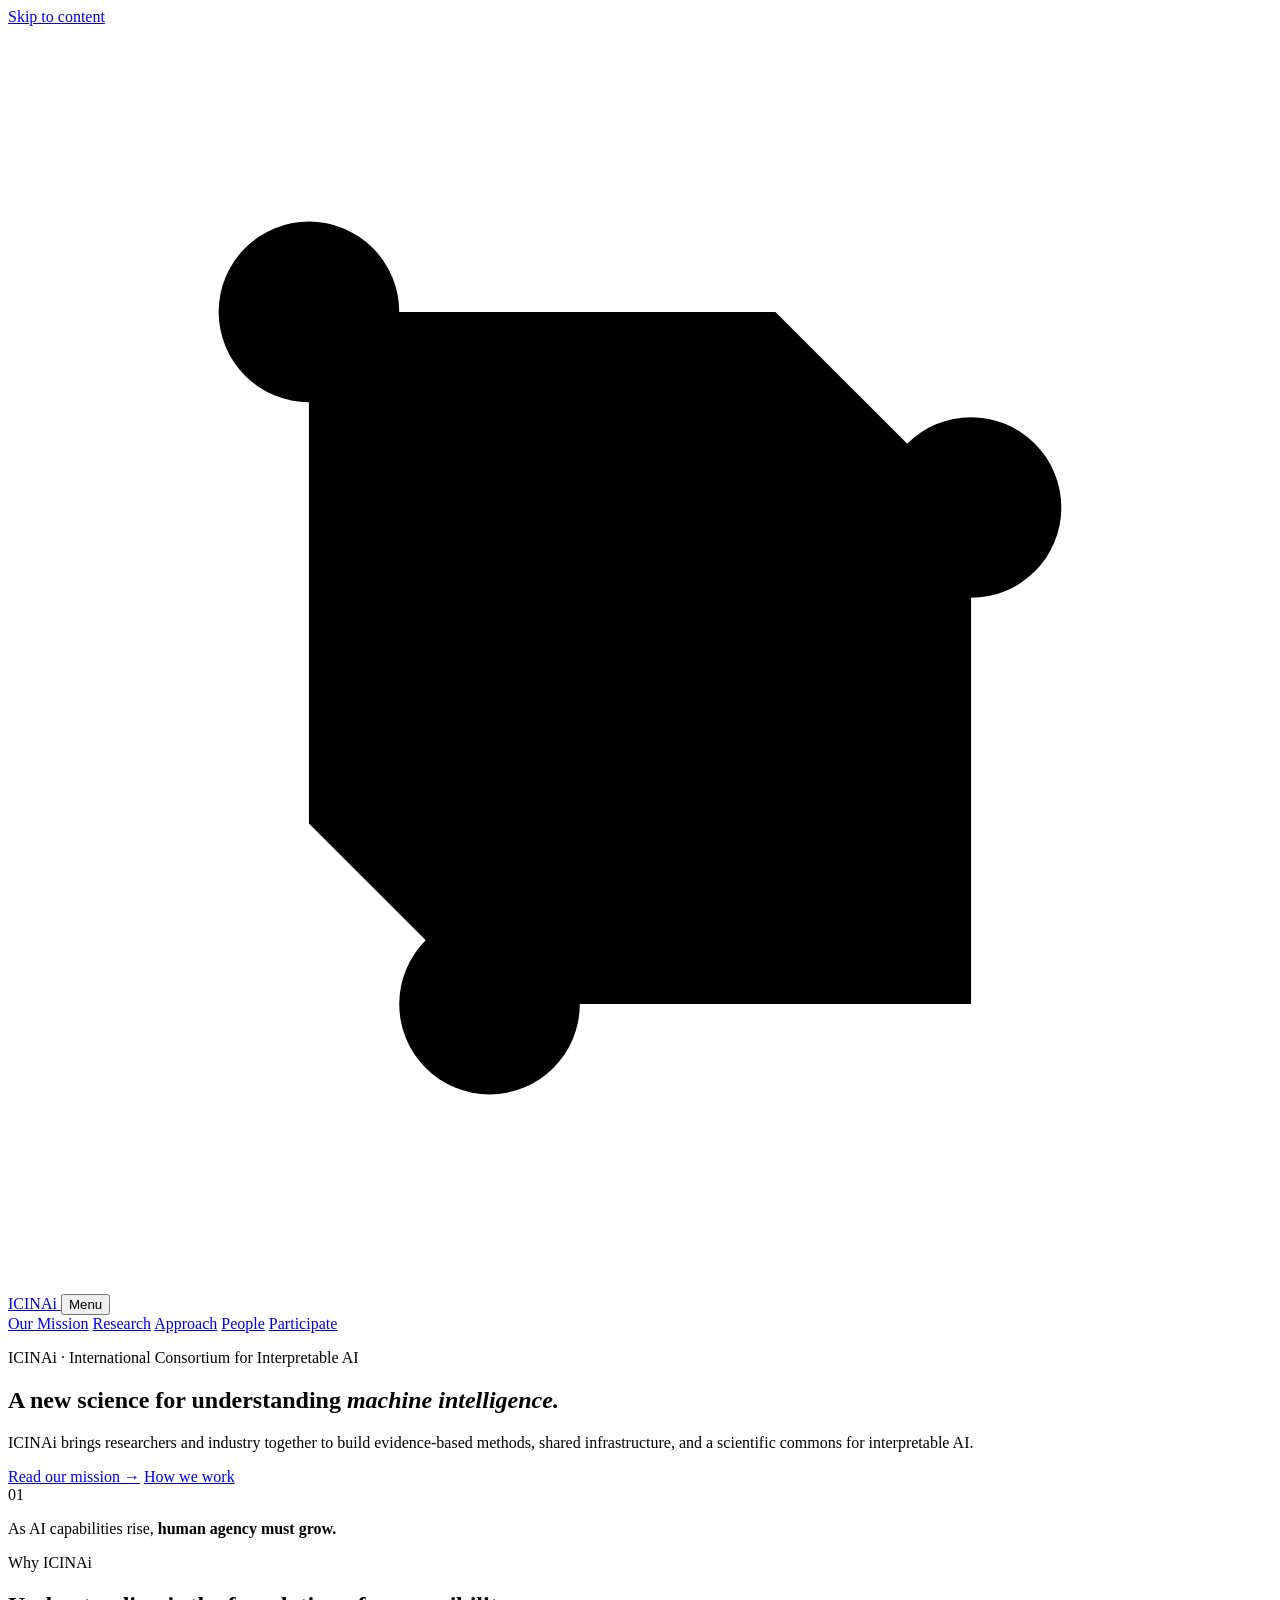
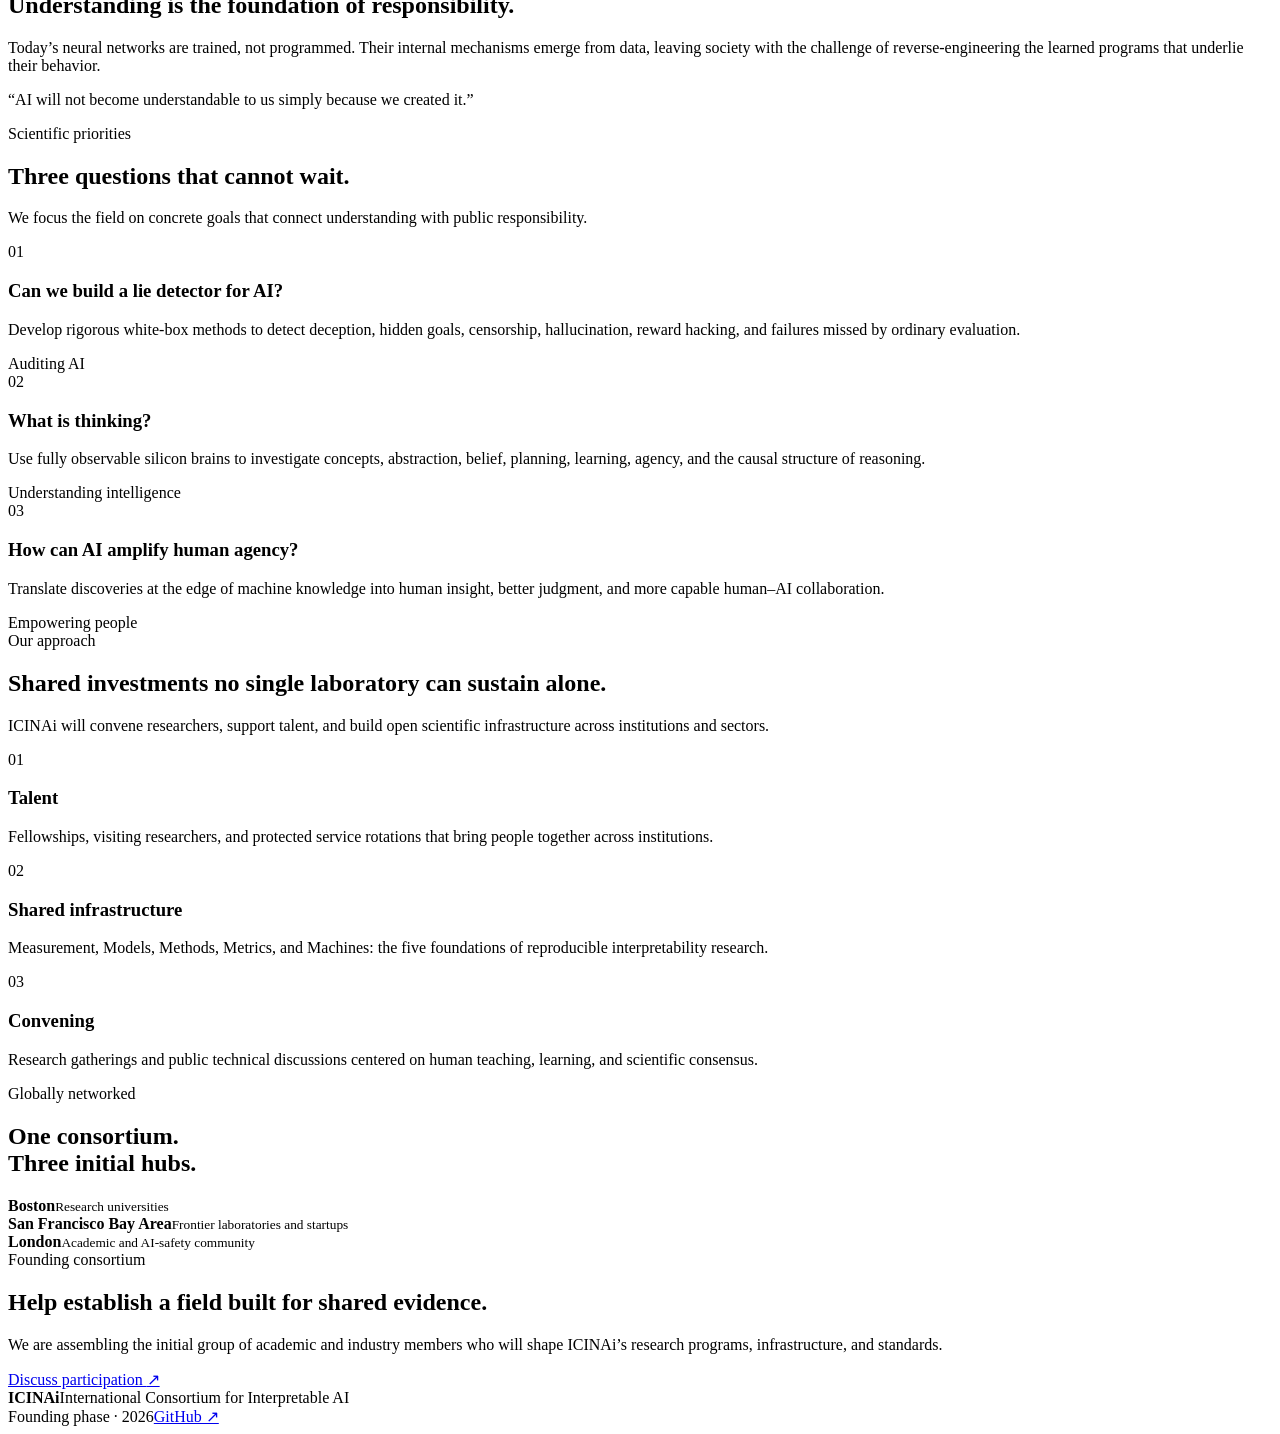
==== index.html @ 148579be "Point GitHub links at the renamed icinai org Co-Authored-By: Claude Opus 5.5 (1M context) <noreply@a" ====
<!doctype html>
<html lang="en">
<head>
  <meta charset="utf-8">
  <meta name="viewport" content="width=device-width, initial-scale=1">
  <meta name="description" content="ICINAi is a global academic and industry consortium building the science and shared infrastructure needed to understand machine intelligence.">
  <title>ICINAi — International Consortium for Interpretable AI</title>
  <link rel="icon" href="favicon.svg" type="image/svg+xml">
  <link rel="preconnect" href="https://fonts.googleapis.com">
  <link rel="preconnect" href="https://fonts.gstatic.com" crossorigin>
  <link href="https://fonts.googleapis.com/css2?family=DM+Sans:wght@400;500;600;700&family=Manrope:wght@500;600;700&display=swap" rel="stylesheet">
  <link rel="stylesheet" href="styles.css">
</head>
<body>
  <a class="skip-link" href="#main">Skip to content</a>
  <header class="site-header">
    <a class="brand" href="/" aria-label="ICINAi home">
      <svg class="brand-mark" viewBox="0 0 42 42" aria-hidden="true">
        <path d="M10 9.5h15.5L32 16v16.5H16L10 26.5z"/>
        <circle cx="10" cy="9.5" r="3"/><circle cx="32" cy="16" r="3"/><circle cx="16" cy="32.5" r="3"/>
        <path d="M16 16h9v10h-9z"/>
      </svg>
      <span>ICINAi</span>
    </a>
    <button class="menu-button" aria-expanded="false" aria-controls="site-nav">Menu</button>
    <nav id="site-nav" class="site-nav" aria-label="Primary navigation">
      <a href="mission/">Our Mission</a>
      <a href="#priorities">Research</a>
      <a href="#approach">Approach</a>
      <a href="people/">People</a>
      <a class="nav-action" href="participate/">Participate</a>
    </nav>
  </header>

  <main id="main">
    <section class="hero">
      <div class="hero-grid" aria-hidden="true"></div>
      <div class="hero-orbit orbit-one" aria-hidden="true"></div>
      <div class="hero-orbit orbit-two" aria-hidden="true"></div>
      <div class="hero-copy">
        <p class="eyebrow"><span class="eyebrow-rule" aria-hidden="true"></span><span class="eyebrow-text">ICIN<span class="tight-a">A</span><span class="lowercase-i">i</span> · International Consortium for Interpretable&nbsp;AI</span></p>
        <h1>A new science for understanding <em>machine intelligence.</em></h1>
        <p class="hero-lede">ICINAi brings researchers and industry together to build evidence-based methods, shared infrastructure, and a scientific commons for interpretable AI.</p>
        <div class="hero-actions">
          <a class="button button-primary" href="mission/">Read our mission <span aria-hidden="true">→</span></a>
          <a class="button button-secondary" href="#approach">How we work</a>
        </div>
      </div>
      <div class="hero-principle">
        <span class="principle-number">01</span>
        <p>As AI capabilities rise, <strong>human agency must grow.</strong></p>
      </div>
    </section>

    <section class="purpose-section section-shell">
      <div class="section-label">Why ICIN<span class="tight-a">A</span><span class="lowercase-i">i</span></div>
      <div class="purpose-copy">
        <h2>Understanding is the foundation of responsibility.</h2>
        <p>Today’s neural networks are trained, not programmed. Their internal mechanisms emerge from data, leaving society with the challenge of reverse-engineering the learned programs that underlie their behavior.</p>
      </div>
      <aside class="purpose-note">
        <p>“AI will not become understandable to us simply because we created it.”</p>
      </aside>
    </section>

    <section id="priorities" class="priorities-section">
      <div class="section-shell">
        <div class="section-heading">
          <div>
            <div class="section-label light">Scientific priorities</div>
            <h2>Three questions that cannot wait.</h2>
          </div>
          <p>We focus the field on concrete goals that connect understanding with public responsibility.</p>
        </div>
        <div class="priority-grid">
          <article class="priority-card">
            <div class="card-index">01</div>
            <h3>Can we build a lie detector for AI?</h3>
            <p>Develop rigorous white-box methods to detect deception, hidden goals, censorship, hallucination, reward hacking, and failures missed by ordinary evaluation.</p>
            <span class="card-tag">Auditing AI</span>
          </article>
          <article class="priority-card featured">
            <div class="card-index">02</div>
            <h3>What is thinking?</h3>
            <p>Use fully observable silicon brains to investigate concepts, abstraction, belief, planning, learning, agency, and the causal structure of reasoning.</p>
            <span class="card-tag">Understanding intelligence</span>
          </article>
          <article class="priority-card">
            <div class="card-index">03</div>
            <h3>How can AI amplify human agency?</h3>
            <p>Translate discoveries at the edge of machine knowledge into human insight, better judgment, and more capable human–AI collaboration.</p>
            <span class="card-tag">Empowering people</span>
          </article>
        </div>
      </div>
    </section>

    <section id="approach" class="approach-section section-shell">
      <div class="approach-intro">
        <div class="section-label">Our approach</div>
        <h2>Shared investments no single laboratory can sustain alone.</h2>
        <p>ICINAi will convene researchers, support talent, and build open scientific infrastructure across institutions and sectors.</p>
      </div>
      <div class="approach-list">
        <article>
          <span>01</span>
          <div><h3>Talent</h3><p>Fellowships, visiting researchers, and protected service rotations that bring people together across institutions.</p></div>
        </article>
        <article>
          <span>02</span>
          <div><h3>Shared infrastructure</h3><p>Measurement, Models, Methods, Metrics, and Machines: the five foundations of reproducible interpretability research.</p></div>
        </article>
        <article>
          <span>03</span>
          <div><h3>Convening</h3><p>Research gatherings and public technical discussions centered on human teaching, learning, and scientific consensus.</p></div>
        </article>
      </div>
    </section>

    <section class="network-section">
      <div class="section-shell network-grid">
        <div>
          <div class="section-label light">Globally networked</div>
          <h2>One consortium.<br>Three initial hubs.</h2>
        </div>
        <div class="hub-list" aria-label="Initial consortium hubs">
          <div class="hub"><span class="hub-dot"></span><div><strong>Boston</strong><small>Research universities</small></div></div>
          <div class="hub"><span class="hub-dot"></span><div><strong>San Francisco Bay Area</strong><small>Frontier laboratories and startups</small></div></div>
          <div class="hub"><span class="hub-dot"></span><div><strong>London</strong><small>Academic and AI-safety community</small></div></div>
        </div>
      </div>
    </section>

    <section class="join-section section-shell">
      <div>
        <div class="section-label">Founding consortium</div>
        <h2>Help establish a field built for shared evidence.</h2>
      </div>
      <div class="join-copy">
        <p>We are assembling the initial group of academic and industry members who will shape ICINAi’s research programs, infrastructure, and standards.</p>
        <a class="text-link" href="participate/">Discuss participation <span aria-hidden="true">↗</span></a>
      </div>
    </section>
  </main>

  <footer class="site-footer">
    <div class="footer-brand"><strong>ICINAi</strong><span>International Consortium for Interpretable AI</span></div>
    <div class="footer-meta"><span>Founding phase · 2026</span><a href="https://github.com/icinai">GitHub ↗</a></div>
  </footer>
  <script src="script.js"></script>
</body>
</html>
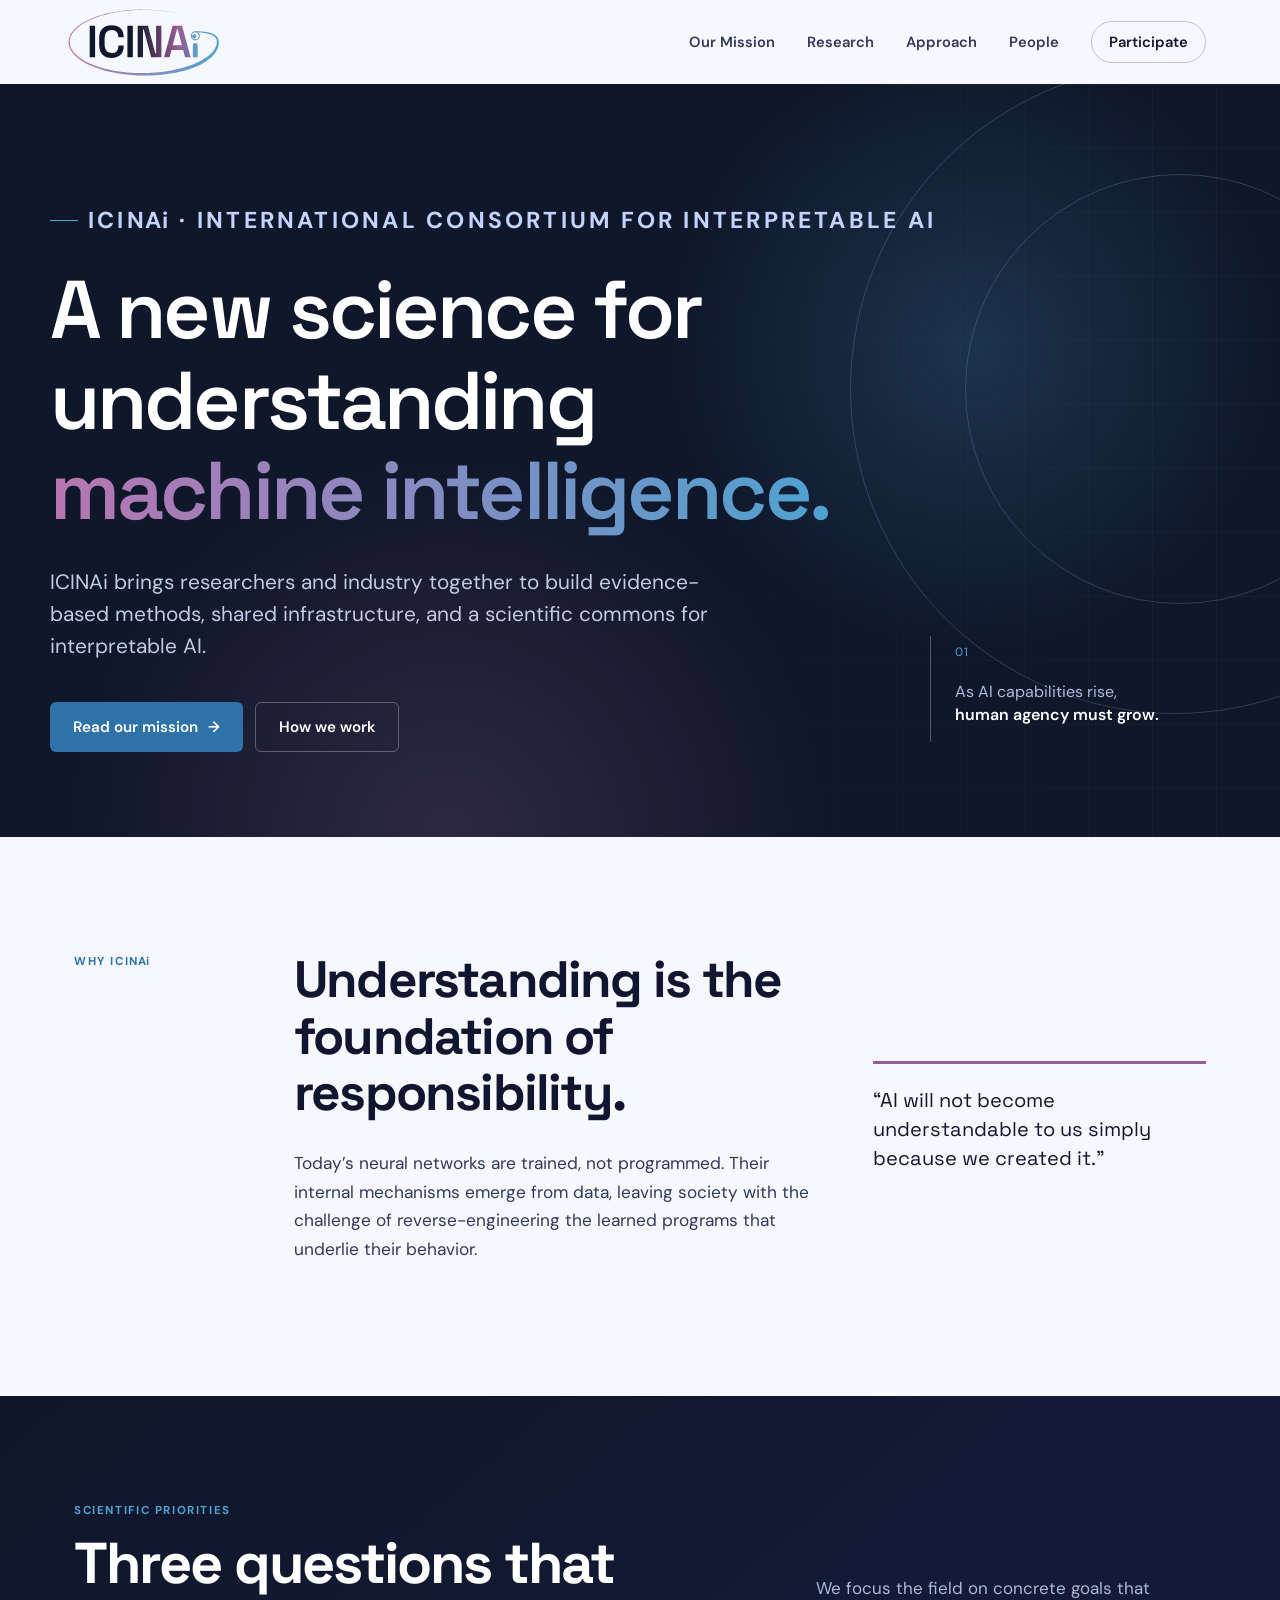
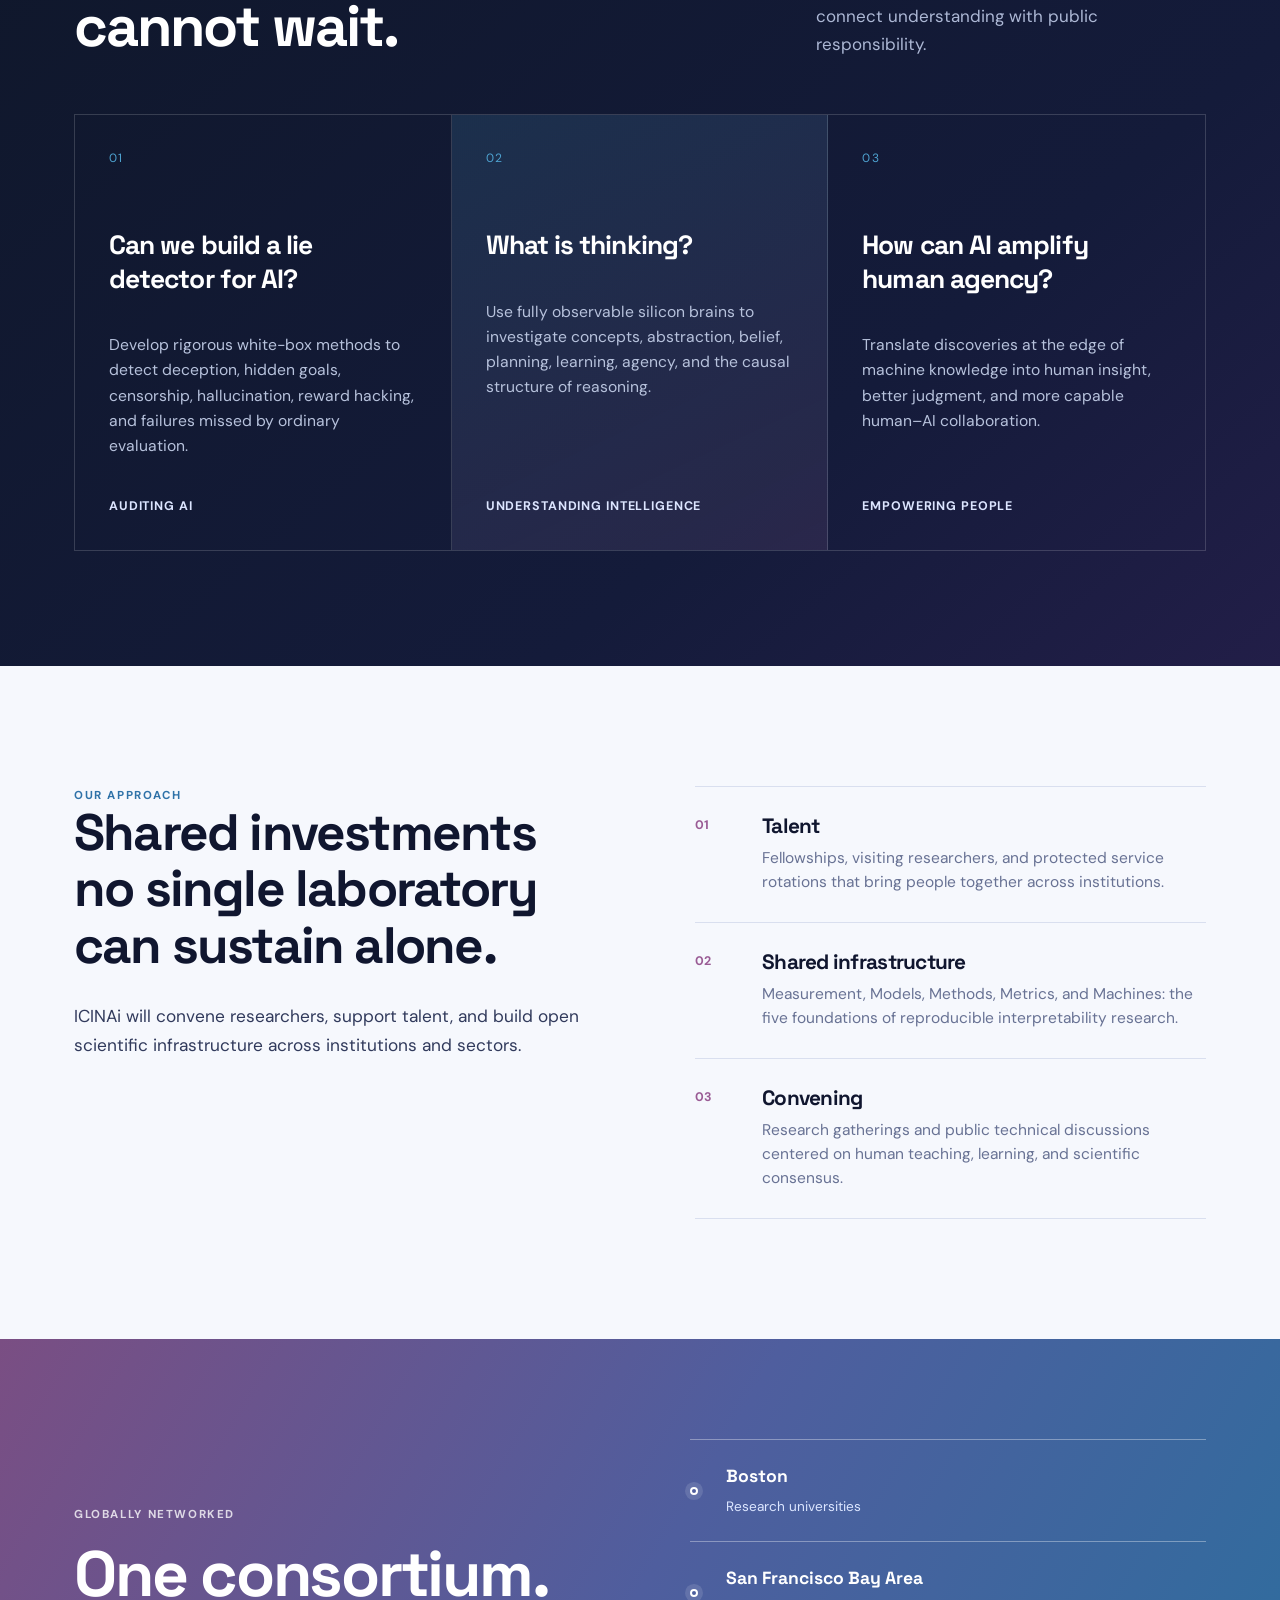
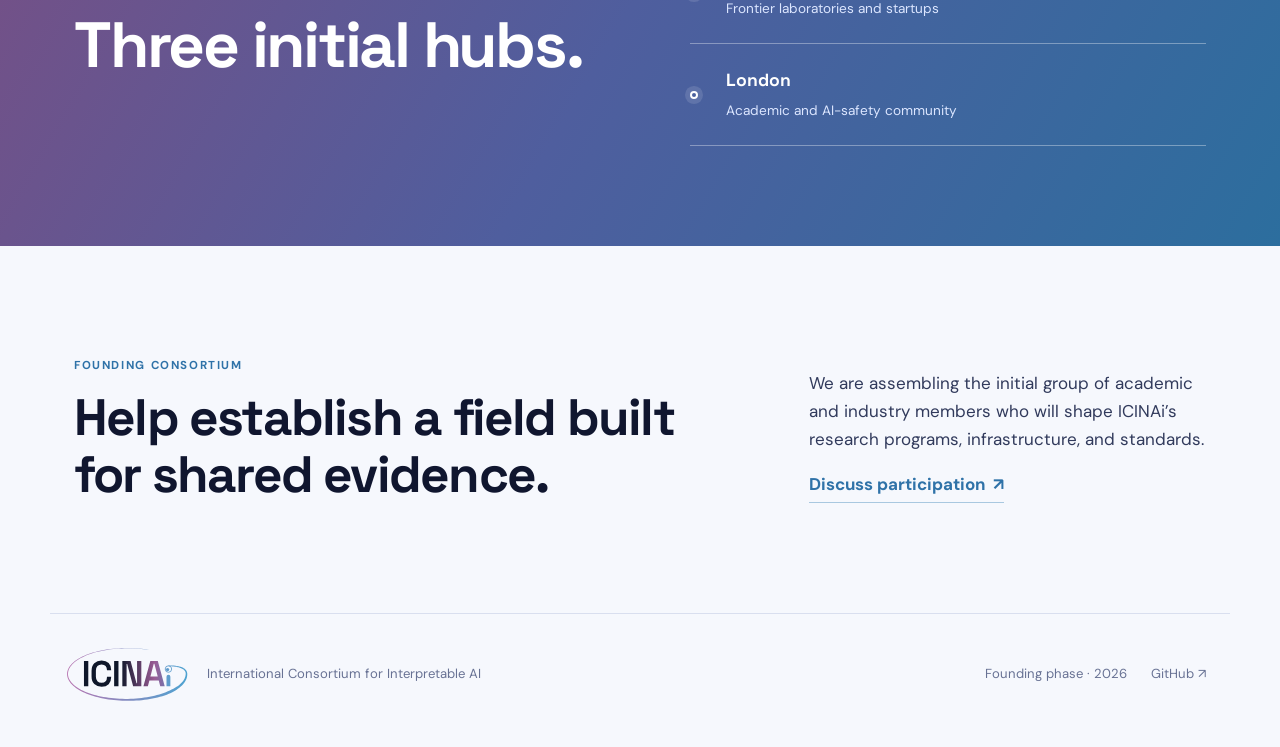
==== commit 740a78bc: "Rebrand site with the new ICINAi logo and NDIF palette New logo in the header (light and dark varian" ====
--- a/index.html
+++ b/index.html
@@ -5,22 +5,26 @@
   <meta name="viewport" content="width=device-width, initial-scale=1">
   <meta name="description" content="ICINAi is a global academic and industry consortium building the science and shared infrastructure needed to understand machine intelligence.">
   <title>ICINAi — International Consortium for Interpretable AI</title>
+  <link rel="icon" href="favicon.ico" sizes="any">
   <link rel="icon" href="favicon.svg" type="image/svg+xml">
+  <link rel="apple-touch-icon" href="apple-touch-icon.png">
+  <meta name="theme-color" content="#0F172A">
+  <meta property="og:type" content="website">
+  <meta property="og:url" content="https://icinai.org/">
+  <meta property="og:title" content="ICINAi — International Consortium for Interpretable AI">
+  <meta property="og:description" content="ICINAi is a global academic and industry consortium building the science and shared infrastructure needed to understand machine intelligence.">
+  <meta property="og:image" content="https://icinai.org/brand/png/icinai-social-card.png">
+  <meta name="twitter:card" content="summary_large_image">
   <link rel="preconnect" href="https://fonts.googleapis.com">
   <link rel="preconnect" href="https://fonts.gstatic.com" crossorigin>
-  <link href="https://fonts.googleapis.com/css2?family=DM+Sans:wght@400;500;600;700&family=Manrope:wght@500;600;700&display=swap" rel="stylesheet">
+  <link href="https://fonts.googleapis.com/css2?family=DM+Sans:wght@400;500;600;700&family=Space+Grotesk:wght@500;600;700&display=swap" rel="stylesheet">
   <link rel="stylesheet" href="styles.css">
 </head>
 <body>
   <a class="skip-link" href="#main">Skip to content</a>
   <header class="site-header">
     <a class="brand" href="/" aria-label="ICINAi home">
-      <svg class="brand-mark" viewBox="0 0 42 42" aria-hidden="true">
-        <path d="M10 9.5h15.5L32 16v16.5H16L10 26.5z"/>
-        <circle cx="10" cy="9.5" r="3"/><circle cx="32" cy="16" r="3"/><circle cx="16" cy="32.5" r="3"/>
-        <path d="M16 16h9v10h-9z"/>
-      </svg>
-      <span>ICINAi</span>
+      <img class="brand-logo" src="brand/logo/icinai-logo-color-on-light.svg" alt="ICINAi" width="155" height="70">
     </a>
     <button class="menu-button" aria-expanded="false" aria-controls="site-nav">Menu</button>
     <nav id="site-nav" class="site-nav" aria-label="Primary navigation">
@@ -144,7 +148,7 @@
   </main>
 
   <footer class="site-footer">
-    <div class="footer-brand"><strong>ICINAi</strong><span>International Consortium for Interpretable AI</span></div>
+    <div class="footer-brand"><img class="footer-logo" src="brand/logo/icinai-logo-color-on-light.svg" alt="ICINAi" width="124" height="56"><span>International Consortium for Interpretable AI</span></div>
     <div class="footer-meta"><span>Founding phase · 2026</span><a href="https://github.com/icinai">GitHub ↗</a></div>
   </footer>
   <script src="script.js"></script>
--- a/styles.css
+++ b/styles.css
@@ -0,0 +1,241 @@
+:root {
+  --ink: #10162f;
+  --ink-soft: #313a5c;
+  --navy: #0F172A;
+  --navy-2: #1a2347;
+  --blue: #2F72A8;
+  --blue-bright: #4EA3D1;
+  --violet: #9A5C95;
+  --cyan: #4EA3D1;
+  --brand-purple: #B875B1;
+  --brand-mid: #838CC1;
+  --brand-blue: #4EA3D1;
+  --brand-gradient: linear-gradient(90deg, var(--brand-purple), var(--brand-mid) 50%, var(--brand-blue));
+  --paper: #f6f8fd;
+  --white: #ffffff;
+  --line: #d9dfef;
+  --muted: #687294;
+  --max: 1180px;
+  --display: "Space Grotesk", "DM Sans", sans-serif;
+  --body: "DM Sans", sans-serif;
+}
+
+* { box-sizing: border-box; }
+html { scroll-behavior: smooth; }
+body { margin: 0; color: var(--ink); background: var(--paper); font-family: var(--body); font-size: 17px; line-height: 1.65; }
+a { color: inherit; text-decoration: none; }
+.skip-link { position: absolute; left: 1rem; top: -5rem; z-index: 100; padding: .7rem 1rem; background: white; color: var(--ink); border-radius: .4rem; }
+.skip-link:focus { top: 1rem; }
+
+.site-header { height: 84px; max-width: var(--max); margin: 0 auto; padding: 0 24px; display: flex; align-items: center; justify-content: space-between; position: relative; z-index: 20; }
+.brand { display: inline-flex; align-items: center; margin-left: -8px; }
+.brand-logo { display: block; height: 70px; width: auto; }
+.site-nav { display: flex; align-items: center; gap: 32px; font-size: .92rem; font-weight: 600; }
+.site-nav > a:not(.nav-action) { color: var(--ink-soft); position: relative; }
+.site-nav > a:not(.nav-action)::after { content: ""; position: absolute; height: 2px; width: 0; left: 0; bottom: -8px; background: var(--blue); transition: width .2s ease; }
+.site-nav > a:hover::after, .site-nav > a.active::after { width: 100%; }
+.nav-action { border: 1px solid #b9c4df; border-radius: 999px; padding: 8px 17px; transition: .2s ease; }
+.nav-action:hover { background: var(--navy); color: white; border-color: var(--navy); }
+.menu-button { display: none; border: 1px solid var(--line); background: transparent; border-radius: 999px; padding: 7px 14px; color: inherit; font: inherit; font-size: .88rem; }
+
+.hero { min-height: 690px; position: relative; overflow: hidden; background: var(--navy); color: white; display: grid; grid-template-columns: minmax(0, 1fr) 300px; gap: 60px; align-items: end; padding: 120px max(24px, calc((100vw - var(--max)) / 2)) 85px; }
+.hero::before { content: ""; position: absolute; inset: 0; background: radial-gradient(circle at 76% 35%, rgba(78,163,209,.20), transparent 28%), radial-gradient(circle at 35% 100%, rgba(184,117,177,.18), transparent 34%); }
+.hero-grid { position: absolute; inset: 0 0 0 50%; opacity: .18; background-image: linear-gradient(rgba(255,255,255,.18) 1px, transparent 1px), linear-gradient(90deg, rgba(255,255,255,.18) 1px, transparent 1px); background-size: 64px 64px; mask-image: linear-gradient(to left, black, transparent); }
+.hero-orbit { position: absolute; border: 1px solid rgba(131,140,193,.30); border-radius: 50%; }
+.orbit-one { width: 430px; height: 430px; right: -115px; top: 90px; }
+.orbit-two { width: 650px; height: 650px; right: -220px; top: -20px; }
+.hero-copy { max-width: 810px; position: relative; z-index: 2; }
+.eyebrow, .section-label { text-transform: uppercase; letter-spacing: .14em; font-size: .72rem; font-weight: 700; color: var(--blue); }
+.eyebrow { color: #c4d3ff; display: flex; align-items: center; gap: 10px; margin: 0 0 28px; }
+.hero .eyebrow { font-size: clamp(.9rem, 1.8vw, 1.575rem); line-height: 1.45; width: max-content; max-width: calc(100vw - 48px); white-space: nowrap; }
+.eyebrow-rule { flex: 0 0 28px; width: 28px; height: 1px; background: var(--cyan); }
+.tight-a { display: inline-block; margin-left: -.07em; }
+.lowercase-i { display: inline-block; margin-left: -.11em; text-transform: lowercase; }
+.section-label .tight-a, .mission-kicker .tight-a { margin-left: -.12em; }
+.section-label .lowercase-i, .mission-kicker .lowercase-i { margin-left: -.08em; }
+h1, h2, h3 { font-family: var(--display); letter-spacing: -.035em; line-height: 1.1; margin-top: 0; }
+.hero h1 { font-size: clamp(3rem, 6.4vw, 6.1rem); max-width: 980px; margin-bottom: 30px; font-weight: 600; }
+.hero h1 em { font-style: normal; color: var(--brand-blue); background: var(--brand-gradient); -webkit-background-clip: text; background-clip: text; -webkit-text-fill-color: transparent; }
+.hero-lede { font-size: clamp(1.05rem, 1.7vw, 1.3rem); max-width: 700px; color: #c1cbe6; line-height: 1.55; }
+.hero-actions { display: flex; gap: 12px; margin-top: 40px; }
+.button { display: inline-flex; align-items: center; justify-content: center; gap: 10px; min-height: 50px; padding: 0 23px; border-radius: 6px; font-weight: 600; font-size: .95rem; }
+.button-primary { background: var(--blue); color: white; }
+.button-primary:hover { background: #3A84BC; }
+.button-secondary { border: 1px solid rgba(255,255,255,.28); color: white; }
+.button-secondary:hover { background: rgba(255,255,255,.08); }
+.hero-principle { position: relative; z-index: 2; border-left: 1px solid rgba(255,255,255,.28); padding-left: 24px; margin-bottom: 10px; }
+.principle-number { color: var(--cyan); font-size: .75rem; letter-spacing: .12em; }
+.hero-principle p { color: #aebbdc; line-height: 1.45; font-size: 1rem; }
+.hero-principle strong { color: white; display: block; font-weight: 600; }
+
+.section-shell { max-width: var(--max); margin: 0 auto; padding-left: 24px; padding-right: 24px; }
+.purpose-section { display: grid; grid-template-columns: 170px minmax(0, 1fr) 333px; gap: 50px; padding-top: 115px; padding-bottom: 115px; }
+.purpose-copy h2, .approach-intro h2, .join-section h2 { font-size: clamp(2rem, 4vw, 3.6rem); margin-bottom: 28px; }
+.purpose-copy p, .approach-intro > p { color: var(--ink-soft); font-size: 1.08rem; max-width: 680px; }
+.purpose-note { border-top: 3px solid var(--violet); padding-top: 22px; align-self: center; }
+.purpose-note p { font-family: var(--display); font-size: 1.25rem; line-height: 1.45; margin: 0; }
+
+.priorities-section { background: linear-gradient(140deg, var(--navy), #141b3a 68%, #221e48); color: white; padding: 105px 0 115px; }
+.section-heading { display: flex; justify-content: space-between; gap: 60px; align-items: end; margin-bottom: 56px; }
+.section-heading h2 { font-size: clamp(2.2rem, 4.5vw, 4rem); margin: 12px 0 0; }
+.section-heading > p { color: #adb8d5; max-width: 390px; margin: 0; }
+.section-label.light { color: var(--cyan); }
+.priority-grid { display: grid; grid-template-columns: repeat(3, 1fr); border: 1px solid rgba(255,255,255,.16); }
+.priority-card { min-height: 410px; padding: 34px; border-right: 1px solid rgba(255,255,255,.16); display: flex; flex-direction: column; position: relative; transition: transform .2s ease, background .2s ease; }
+.priority-card:last-child { border-right: 0; }
+.priority-card:hover { background: rgba(255,255,255,.035); transform: translateY(-3px); }
+.priority-card.featured { background: linear-gradient(155deg, rgba(78,163,209,.16), rgba(184,117,177,.12)); }
+.card-index { font-size: .75rem; color: var(--cyan); letter-spacing: .1em; margin-bottom: 60px; }
+.priority-card h3 { font-size: 1.65rem; line-height: 1.28; margin-bottom: 20px; }
+.priority-card p { color: #b7c2dc; font-size: .98rem; line-height: 1.6; }
+.card-tag { margin-top: auto; padding-top: 22px; color: #dce5ff; font-size: .78rem; font-weight: 700; letter-spacing: .07em; text-transform: uppercase; }
+
+.approach-section { padding-top: 120px; padding-bottom: 120px; display: grid; grid-template-columns: 1fr 1fr; gap: 110px; }
+.approach-list article { display: grid; grid-template-columns: 42px 1fr; gap: 25px; border-top: 1px solid var(--line); padding: 28px 0; }
+.approach-list article:last-child { border-bottom: 1px solid var(--line); }
+.approach-list article > span { color: var(--violet); font-size: .78rem; font-weight: 700; }
+.approach-list h3 { font-size: 1.3rem; margin-bottom: 8px; }
+.approach-list p { color: var(--muted); font-size: .97rem; line-height: 1.55; margin: 0; }
+
+.network-section { background: linear-gradient(120deg, #7A4E83, #4F5E9E 50%, #2C6E9E); color: white; padding: 100px 0; }
+.network-grid { display: grid; grid-template-columns: 1fr 1fr; gap: 100px; align-items: center; }
+.network-section .section-label.light { color: rgba(255,255,255,.78); }
+.network-section h2 { font-size: clamp(2.5rem, 5vw, 4.6rem); margin: 15px 0 0; }
+.hub-list { border-top: 1px solid rgba(255,255,255,.35); }
+.hub { display: grid; grid-template-columns: 18px 1fr; gap: 18px; padding: 22px 0; border-bottom: 1px solid rgba(255,255,255,.35); align-items: center; }
+.hub-dot { width: 8px; height: 8px; border: 2px solid white; border-radius: 50%; box-shadow: 0 0 0 5px rgba(255,255,255,.12); }
+.hub strong { display: block; font-family: var(--display); font-size: 1.1rem; }
+.hub small { color: #dce6ff; font-size: .85rem; }
+
+.join-section { padding-top: 110px; padding-bottom: 110px; display: grid; grid-template-columns: 1.23fr .77fr; gap: 100px; align-items: end; }
+.join-section h2 { margin: 15px 0 0; }
+.join-copy p { color: var(--ink-soft); margin-top: 0; }
+.text-link { color: var(--blue); font-weight: 700; display: inline-flex; gap: 8px; border-bottom: 1px solid #A9C8E0; padding-bottom: 4px; }
+
+.site-footer { max-width: var(--max); margin: 0 auto; padding: 32px 24px 45px; border-top: 1px solid var(--line); display: flex; justify-content: space-between; align-items: center; gap: 30px; font-size: .82rem; color: var(--muted); }
+.footer-brand { display: flex; align-items: center; gap: 18px; }
+.footer-logo { display: block; height: 56px; width: auto; margin-left: -9px; }
+.footer-meta { display: flex; gap: 24px; }
+
+.mission-page { background: white; }
+.dark-header { max-width: none; padding-left: max(24px, calc((100vw - var(--max)) / 2)); padding-right: max(24px, calc((100vw - var(--max)) / 2)); color: white; background: var(--navy); }
+.dark-header .site-nav > a:not(.nav-action) { color: #c4cde3; }
+.dark-header .site-nav > a:not(.nav-action)::after { background: var(--cyan); }
+.dark-header .nav-action { border-color: rgba(255,255,255,.35); }
+.dark-header .nav-action:hover { background: white; color: var(--navy); }
+.mission-hero { background: var(--navy); color: white; padding: 110px max(24px, calc((100vw - 920px) / 2)) 120px; position: relative; overflow: hidden; }
+.mission-hero::after { content: ""; position: absolute; width: 420px; height: 420px; border: 1px solid rgba(131,140,193,.28); border-radius: 50%; right: -150px; bottom: -210px; box-shadow: 0 0 0 100px rgba(78,163,209,.04), 0 0 0 200px rgba(184,117,177,.035); }
+.mission-kicker { color: var(--cyan); font-size: .76rem; text-transform: uppercase; letter-spacing: .16em; font-weight: 700; }
+.mission-hero h1 { font-size: clamp(3rem, 6.3vw, 5.8rem); max-width: 900px; margin: 24px 0 32px; position: relative; z-index: 1; }
+.mission-hero > p { max-width: 750px; color: #c1cbe2; font-size: 1.25rem; line-height: 1.6; position: relative; z-index: 1; }
+.mission-layout { display: grid; grid-template-columns: 190px minmax(0, 760px); gap: 85px; padding-top: 95px; padding-bottom: 120px; justify-content: center; }
+.mission-rail { position: sticky; top: 30px; align-self: start; display: flex; flex-direction: column; gap: 12px; border-top: 2px solid var(--blue); padding-top: 18px; font-size: .84rem; }
+.mission-rail span { text-transform: uppercase; letter-spacing: .1em; color: var(--muted); font-weight: 700; margin-bottom: 8px; }
+.mission-rail a { color: var(--ink-soft); }
+.mission-rail a:hover { color: var(--blue); }
+.mission-article { min-width: 0; }
+.article-lede { font-family: var(--display); font-size: 1.55rem; line-height: 1.5; color: var(--ink); margin: 0 0 90px; }
+.mission-article section { scroll-margin-top: 30px; margin-bottom: 90px; }
+.mission-article h2 { font-size: 2.3rem; margin-bottom: 28px; }
+.mission-article p { color: #38405d; margin: 0 0 22px; }
+.mission-article blockquote { margin: 45px 0; padding: 30px 0 30px 32px; border-left: 4px solid var(--violet); font-family: var(--display); font-size: 1.45rem; line-height: 1.45; color: var(--ink); }
+.goal-chapter { display: grid; grid-template-columns: 52px 1fr; gap: 28px; padding: 44px 0; border-top: 1px solid var(--line); }
+.goal-chapter:last-child { border-bottom: 1px solid var(--line); }
+.goal-number { color: var(--violet); font-size: .82rem; font-weight: 700; padding-top: 7px; }
+.goal-label { color: var(--blue) !important; font-size: .75rem; text-transform: uppercase; letter-spacing: .12em; font-weight: 700; margin-bottom: 9px !important; }
+.goal-chapter h3 { font-size: 1.65rem; margin-bottom: 18px; }
+.closing-statement { margin-top: 50px; padding: 38px; color: white; background: linear-gradient(135deg, var(--navy-2), #3a2a5c); font-family: var(--display); font-size: 1.45rem; line-height: 1.5; }
+
+.people-page { background: white; }
+.people-hero { position: relative; overflow: hidden; background: var(--navy); color: white; padding: 92px 24px 104px; }
+.people-hero::before { content: ""; position: absolute; width: 620px; height: 620px; right: -250px; top: -340px; border: 1px solid rgba(131,140,193,.26); border-radius: 50%; box-shadow: 0 0 0 105px rgba(78,163,209,.05), 0 0 0 210px rgba(184,117,177,.04); }
+.people-hero-inner { position: relative; z-index: 1; max-width: 920px; margin: 0 auto; }
+.people-hero h1 { max-width: 850px; margin: 24px 0 30px; font-size: clamp(3rem, 6.4vw, 5.8rem); }
+.people-hero p:last-child { max-width: 720px; margin: 0; color: #c1cbe2; font-size: 1.22rem; line-height: 1.65; }
+.people-section { padding-top: 105px; padding-bottom: 120px; }
+.people-heading { display: grid; grid-template-columns: minmax(0, 1fr) 390px; gap: 60px; align-items: end; margin-bottom: 58px; }
+.people-heading h2 { margin: 12px 0 0; font-size: clamp(2.5rem, 5vw, 4.2rem); }
+.people-heading > p { margin: 0; color: var(--muted); }
+.people-grid { display: grid; grid-template-columns: repeat(2, minmax(0, 1fr)); gap: 22px; }
+.person-card { display: grid; grid-template-columns: 124px minmax(0, 1fr); gap: 26px; min-height: 250px; padding: 28px; border: 1px solid var(--line); border-radius: 10px; background: white; box-shadow: 0 10px 35px rgba(16,22,47,.035); }
+.person-photo { display: block; width: 124px; height: 124px; aspect-ratio: 1; object-fit: cover; object-position: center top; border-radius: 50%; background: #e8ecf6; border: 4px solid white; box-shadow: 0 0 0 1px var(--line), 0 8px 25px rgba(16,22,47,.13); }
+.person-card h3 { margin: 2px 0 6px; font-size: 1.32rem; letter-spacing: -.025em; }
+.person-card h3 a { text-decoration-line: underline; text-decoration-color: transparent; text-underline-offset: 5px; transition: color .2s ease, text-decoration-color .2s ease; }
+.person-card h3 a:hover { color: var(--blue); text-decoration-color: #A9C8E0; }
+.person-affiliation { min-height: 2.6em; margin: 0 0 17px !important; color: var(--blue) !important; font-size: .72rem !important; font-weight: 700; line-height: 1.3 !important; letter-spacing: .07em; text-transform: uppercase; }
+.person-card p:last-child { margin: 0; color: #454e6c; font-size: .94rem; line-height: 1.58; }
+.founders-section { padding: 100px 0 115px; background: var(--paper); border-top: 1px solid var(--line); }
+.founders-heading { margin-bottom: 48px; }
+.founder-list { display: grid; grid-template-columns: repeat(3, minmax(0, 1fr)); margin: 0; padding: 0; list-style: none; border-top: 1px solid var(--line); }
+.founder-list li { border-bottom: 1px solid var(--line); }
+.founder-list li:not(:nth-child(3n)) { border-right: 1px solid var(--line); }
+.founder-list a { display: flex; justify-content: space-between; align-items: center; min-height: 72px; padding: 14px 22px; font-family: var(--display); font-weight: 600; transition: color .2s ease, background .2s ease; }
+.founder-list a::after { content: "↗"; color: var(--blue); font-size: .86rem; }
+.founder-list a:hover { color: var(--blue); background: white; }
+
+@media (max-width: 900px) {
+  .hero { min-height: 650px; grid-template-columns: 1fr; gap: 55px; padding-top: 90px; }
+  .hero .eyebrow { width: auto; max-width: none; white-space: normal; }
+  .hero-principle { max-width: 320px; }
+  .purpose-section { grid-template-columns: 130px 1fr; }
+  .purpose-note { grid-column: 2; }
+  .priority-grid { grid-template-columns: 1fr; }
+  .priority-card { min-height: 320px; border-right: 0; border-bottom: 1px solid rgba(255,255,255,.16); }
+  .card-index { margin-bottom: 30px; }
+  .approach-section, .network-grid, .join-section { grid-template-columns: 1fr; gap: 55px; }
+  .mission-layout { grid-template-columns: 1fr; }
+  .mission-rail { display: none; }
+  .people-heading { grid-template-columns: 1fr; gap: 22px; }
+  .people-grid { grid-template-columns: 1fr; }
+  .founder-list { grid-template-columns: repeat(2, minmax(0, 1fr)); }
+  .founder-list li:not(:nth-child(3n)) { border-right: 0; }
+  .founder-list li:nth-child(odd) { border-right: 1px solid var(--line); }
+}
+
+@media (max-width: 680px) {
+  body { font-size: 16px; }
+  .site-header { height: 72px; }
+  .brand-logo { height: 56px; }
+  .menu-button { display: block; }
+  .site-nav { display: none; position: absolute; top: 64px; left: 16px; right: 16px; flex-direction: column; align-items: stretch; gap: 0; padding: 10px; background: white; border: 1px solid var(--line); border-radius: 10px; box-shadow: 0 16px 50px rgba(9,20,49,.15); color: var(--ink); }
+  .site-nav.open { display: flex; }
+  .site-nav a { padding: 12px; }
+  .site-nav > a:not(.nav-action) { color: var(--ink-soft); }
+  .site-nav > a:not(.nav-action)::after { display: none; }
+  .nav-action { text-align: center; margin-top: 5px; }
+  .dark-header .site-nav > a:not(.nav-action) { color: var(--ink-soft); }
+  .hero { min-height: 690px; padding-top: 75px; padding-bottom: 60px; }
+  .hero h1 { font-size: clamp(2.3rem, 11.5vw, 3.6rem); }
+  .hero-actions { align-items: stretch; flex-direction: column; max-width: 300px; }
+  .purpose-section { display: block; padding-top: 80px; padding-bottom: 80px; }
+  .purpose-copy { margin-top: 22px; }
+  .purpose-note { margin-top: 45px; }
+  .section-heading { display: block; }
+  .section-heading > p { margin-top: 24px; }
+  .priorities-section, .approach-section { padding-top: 80px; padding-bottom: 80px; }
+  .priority-card { padding: 28px; }
+  .network-section { padding: 75px 0; }
+  .join-section { padding-top: 80px; padding-bottom: 80px; }
+  .site-footer, .footer-brand { align-items: flex-start; flex-direction: column; }
+  .mission-hero { padding-top: 80px; padding-bottom: 85px; }
+  .mission-hero h1 { font-size: clamp(2.3rem, 11.5vw, 3.6rem); }
+  .mission-layout { padding-top: 70px; padding-bottom: 90px; }
+  .article-lede { font-size: 1.3rem; margin-bottom: 65px; }
+  .goal-chapter { grid-template-columns: 1fr; gap: 10px; }
+  .closing-statement { padding: 28px; font-size: 1.25rem; }
+  .people-hero { padding-top: 72px; padding-bottom: 82px; }
+  .people-hero h1 { font-size: clamp(2.3rem, 11.5vw, 3.6rem); }
+  .people-hero p:last-child { font-size: 1.08rem; }
+  .people-section, .founders-section { padding-top: 76px; padding-bottom: 86px; }
+  .people-heading { margin-bottom: 40px; }
+  .person-card { grid-template-columns: 92px minmax(0, 1fr); gap: 20px; padding: 22px; }
+  .person-photo { width: 92px; height: 92px; }
+  .person-affiliation { min-height: 0; }
+  .founder-list { grid-template-columns: 1fr; }
+  .founder-list li:nth-child(odd) { border-right: 0; }
+}
+
+@media (prefers-reduced-motion: reduce) {
+  html { scroll-behavior: auto; }
+  *, *::before, *::after { transition: none !important; }
+}
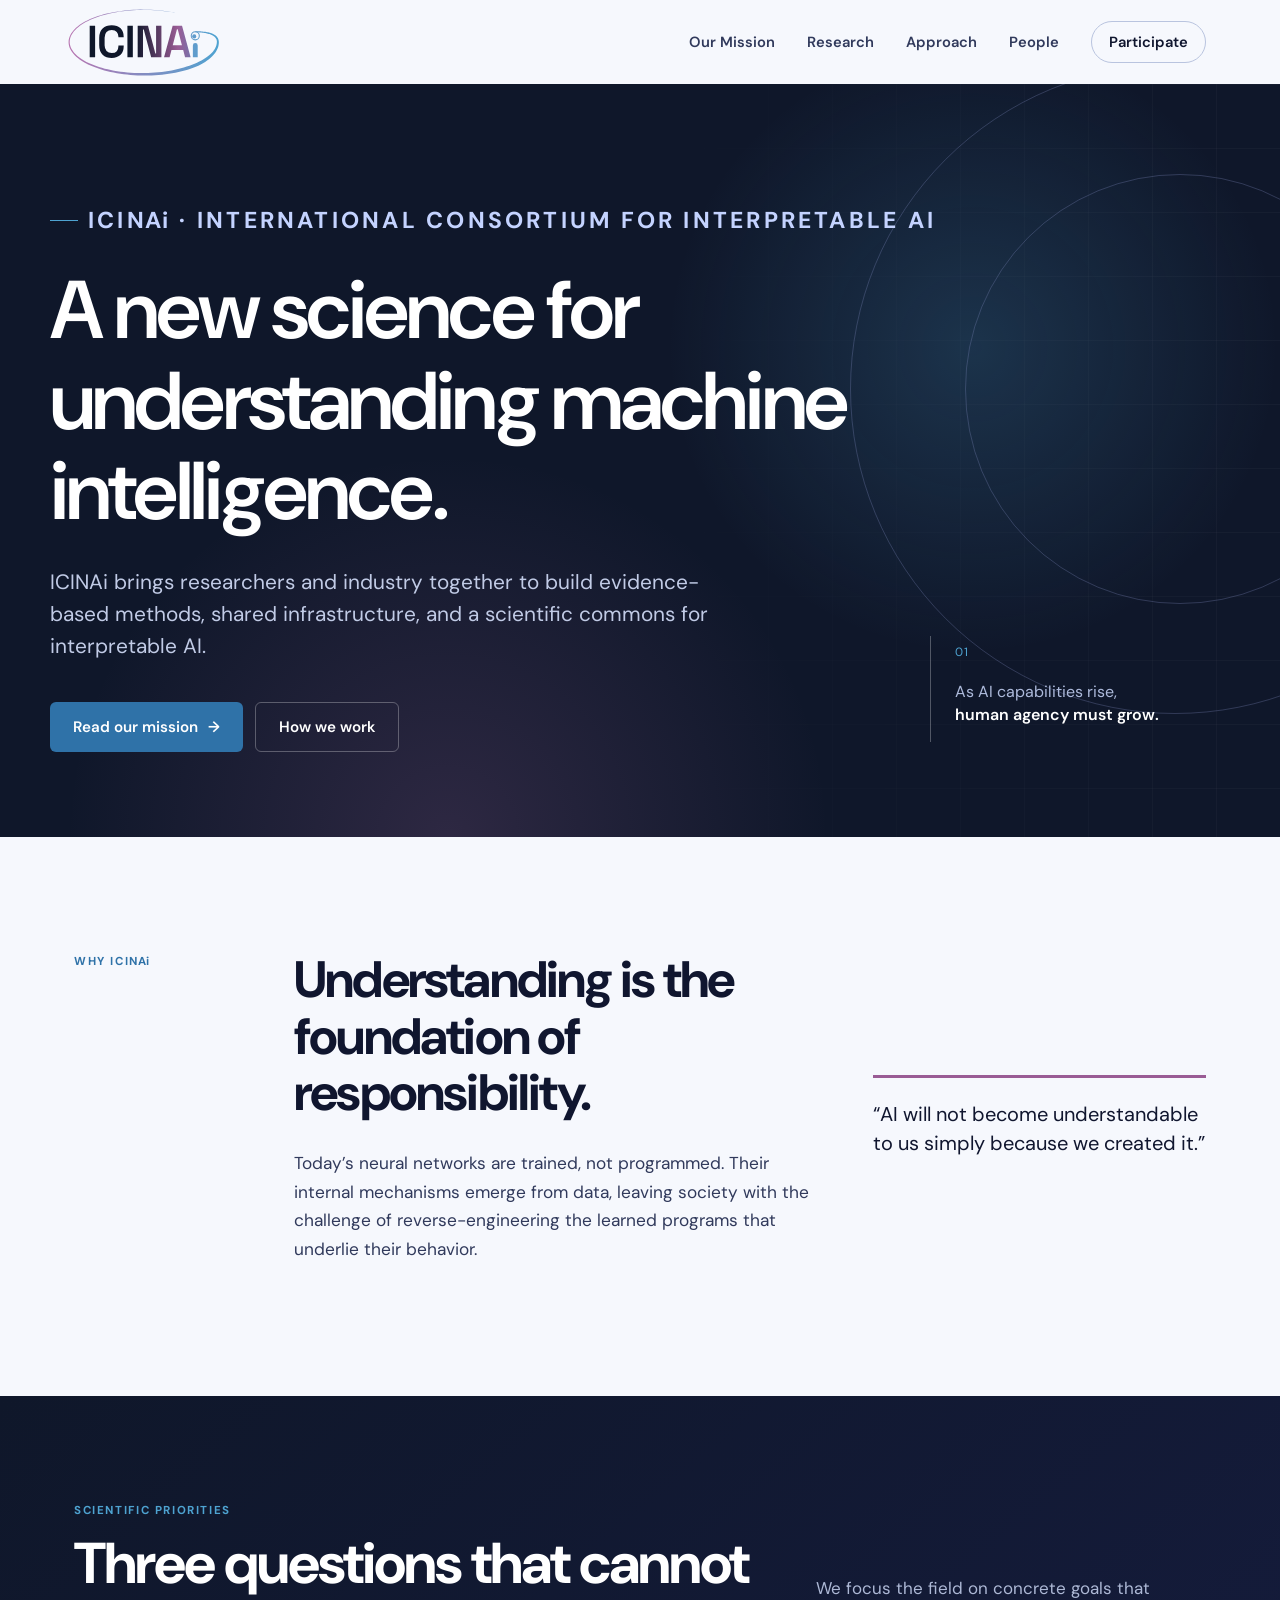
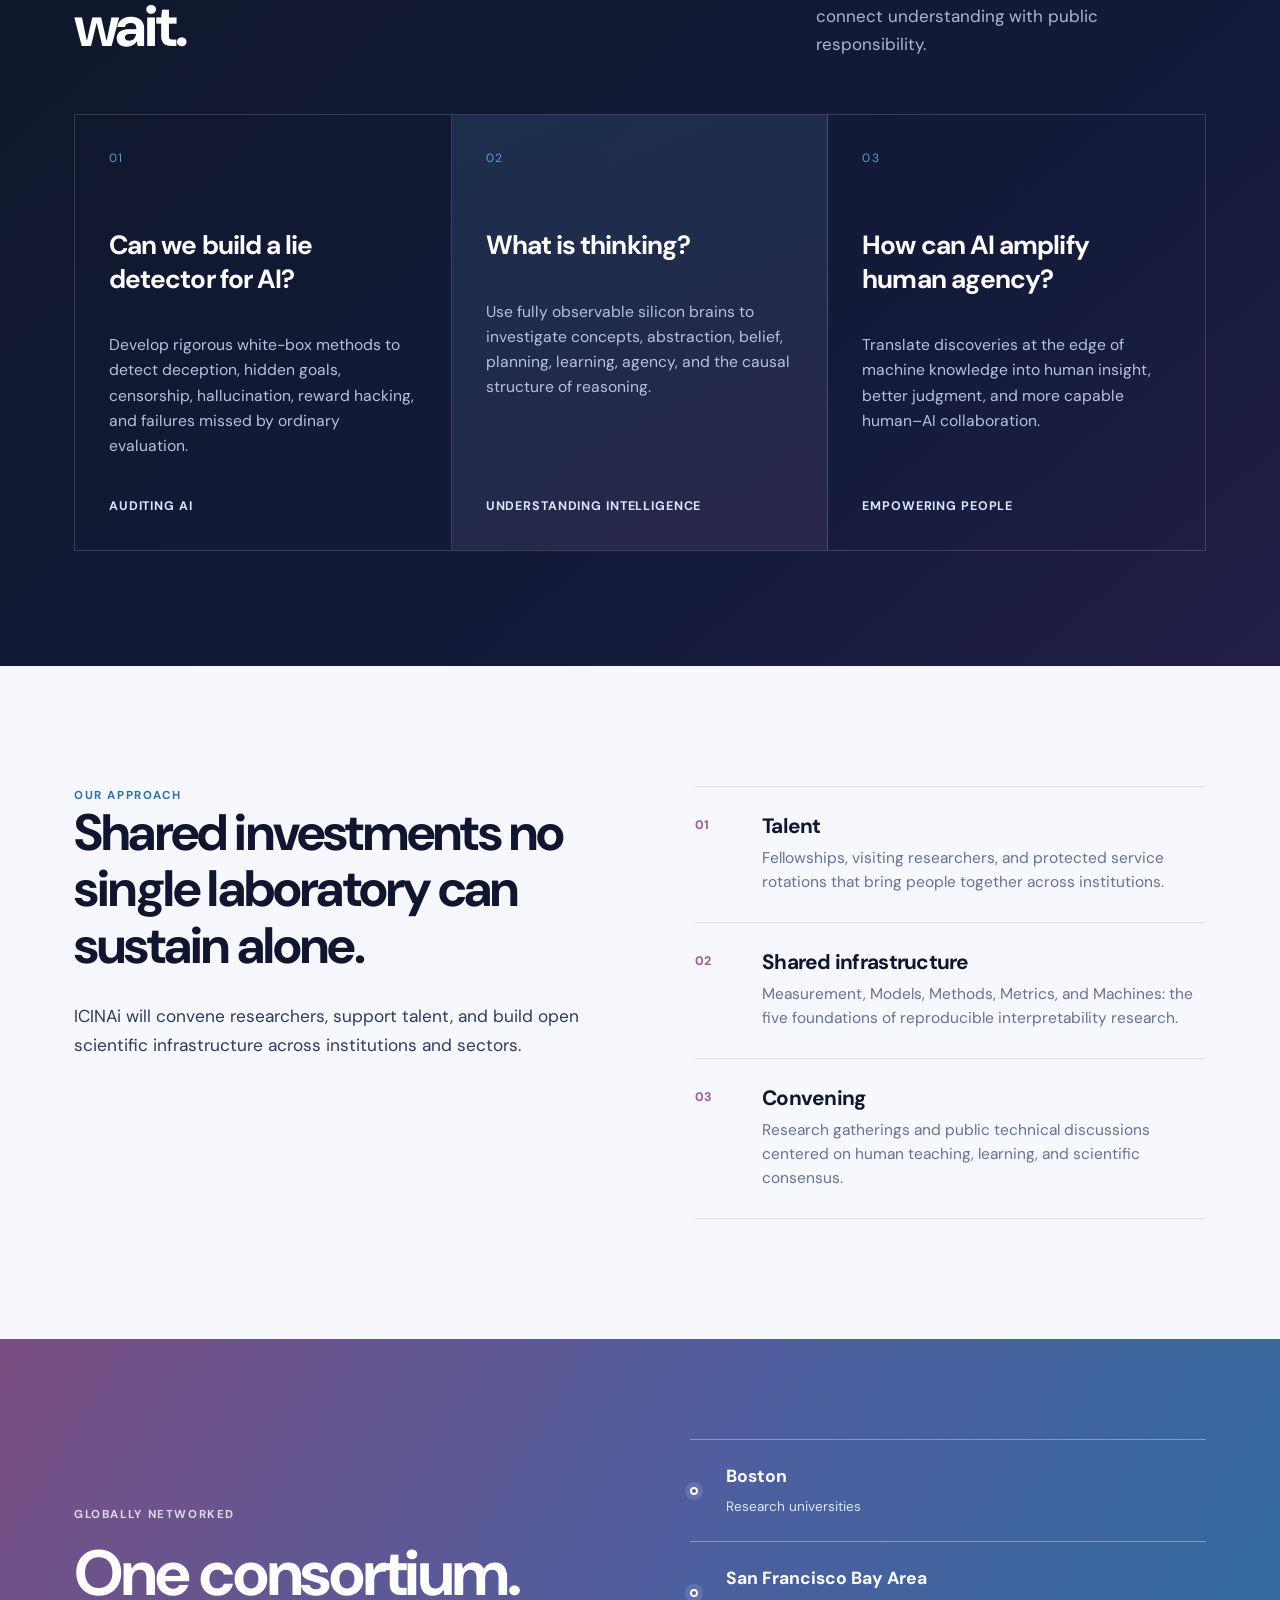
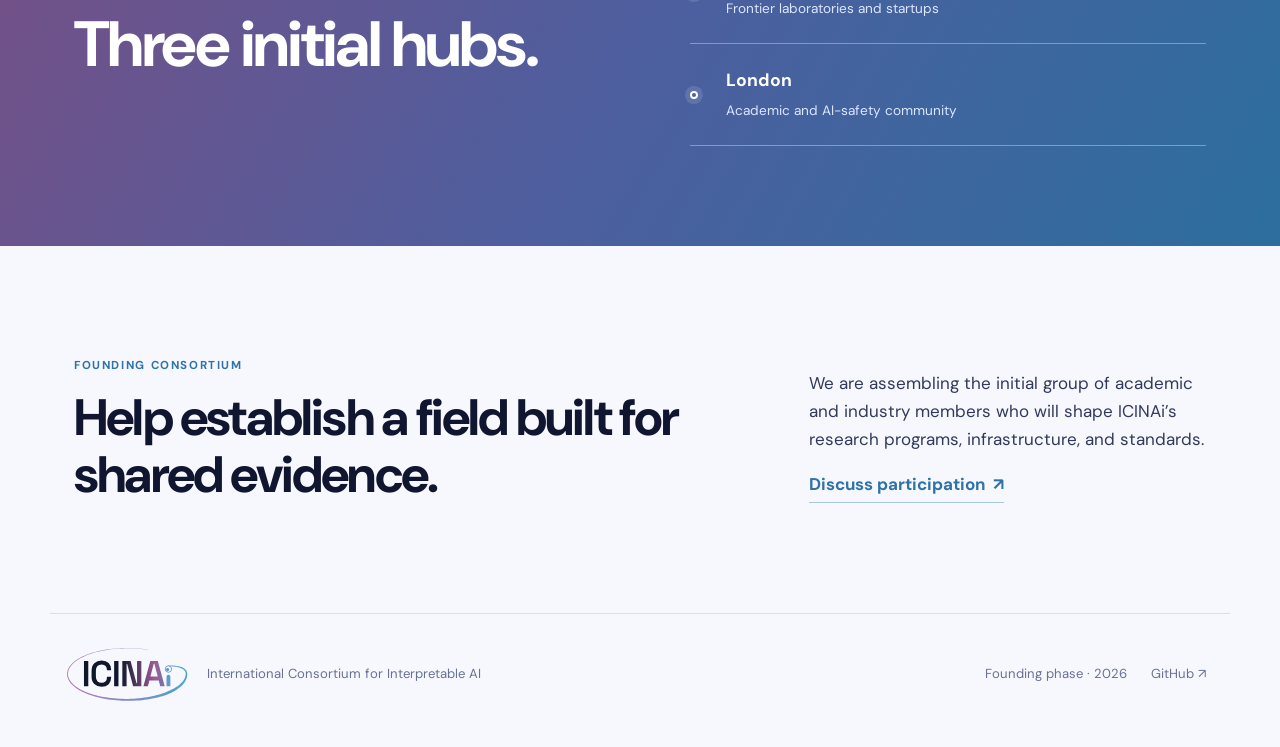
==== commit a77cf68b: "Return headings to Manrope Co-Authored-By: Claude Opus 5.5 <noreply@anthropic.com> Claude-Session: h" ====
--- a/index.html
+++ b/index.html
@@ -17,7 +17,7 @@
   <meta name="twitter:card" content="summary_large_image">
   <link rel="preconnect" href="https://fonts.googleapis.com">
   <link rel="preconnect" href="https://fonts.gstatic.com" crossorigin>
-  <link href="https://fonts.googleapis.com/css2?family=DM+Sans:wght@400;500;600;700&family=Space+Grotesk:wght@500;600;700&display=swap" rel="stylesheet">
+  <link href="https://fonts.googleapis.com/css2?family=DM+Sans:wght@400;500;600;700&family=Manrope:wght@500;600;700&display=swap" rel="stylesheet">
   <link rel="stylesheet" href="styles.css">
 </head>
 <body>
--- a/styles.css
+++ b/styles.css
@@ -16,7 +16,7 @@
   --line: #d9dfef;
   --muted: #687294;
   --max: 1180px;
-  --display: "Space Grotesk", "DM Sans", sans-serif;
+  --display: "Manrope", "DM Sans", sans-serif;
   --body: "DM Sans", sans-serif;
 }
 
@@ -55,7 +55,7 @@
 .section-label .lowercase-i, .mission-kicker .lowercase-i { margin-left: -.08em; }
 h1, h2, h3 { font-family: var(--display); letter-spacing: -.035em; line-height: 1.1; margin-top: 0; }
 .hero h1 { font-size: clamp(3rem, 6.4vw, 6.1rem); max-width: 980px; margin-bottom: 30px; font-weight: 600; }
-.hero h1 em { font-style: normal; color: var(--brand-blue); background: var(--brand-gradient); -webkit-background-clip: text; background-clip: text; -webkit-text-fill-color: transparent; }
+.hero h1 em { font-style: normal; }
 .hero-lede { font-size: clamp(1.05rem, 1.7vw, 1.3rem); max-width: 700px; color: #c1cbe6; line-height: 1.55; }
 .hero-actions { display: flex; gap: 12px; margin-top: 40px; }
 .button { display: inline-flex; align-items: center; justify-content: center; gap: 10px; min-height: 50px; padding: 0 23px; border-radius: 6px; font-weight: 600; font-size: .95rem; }
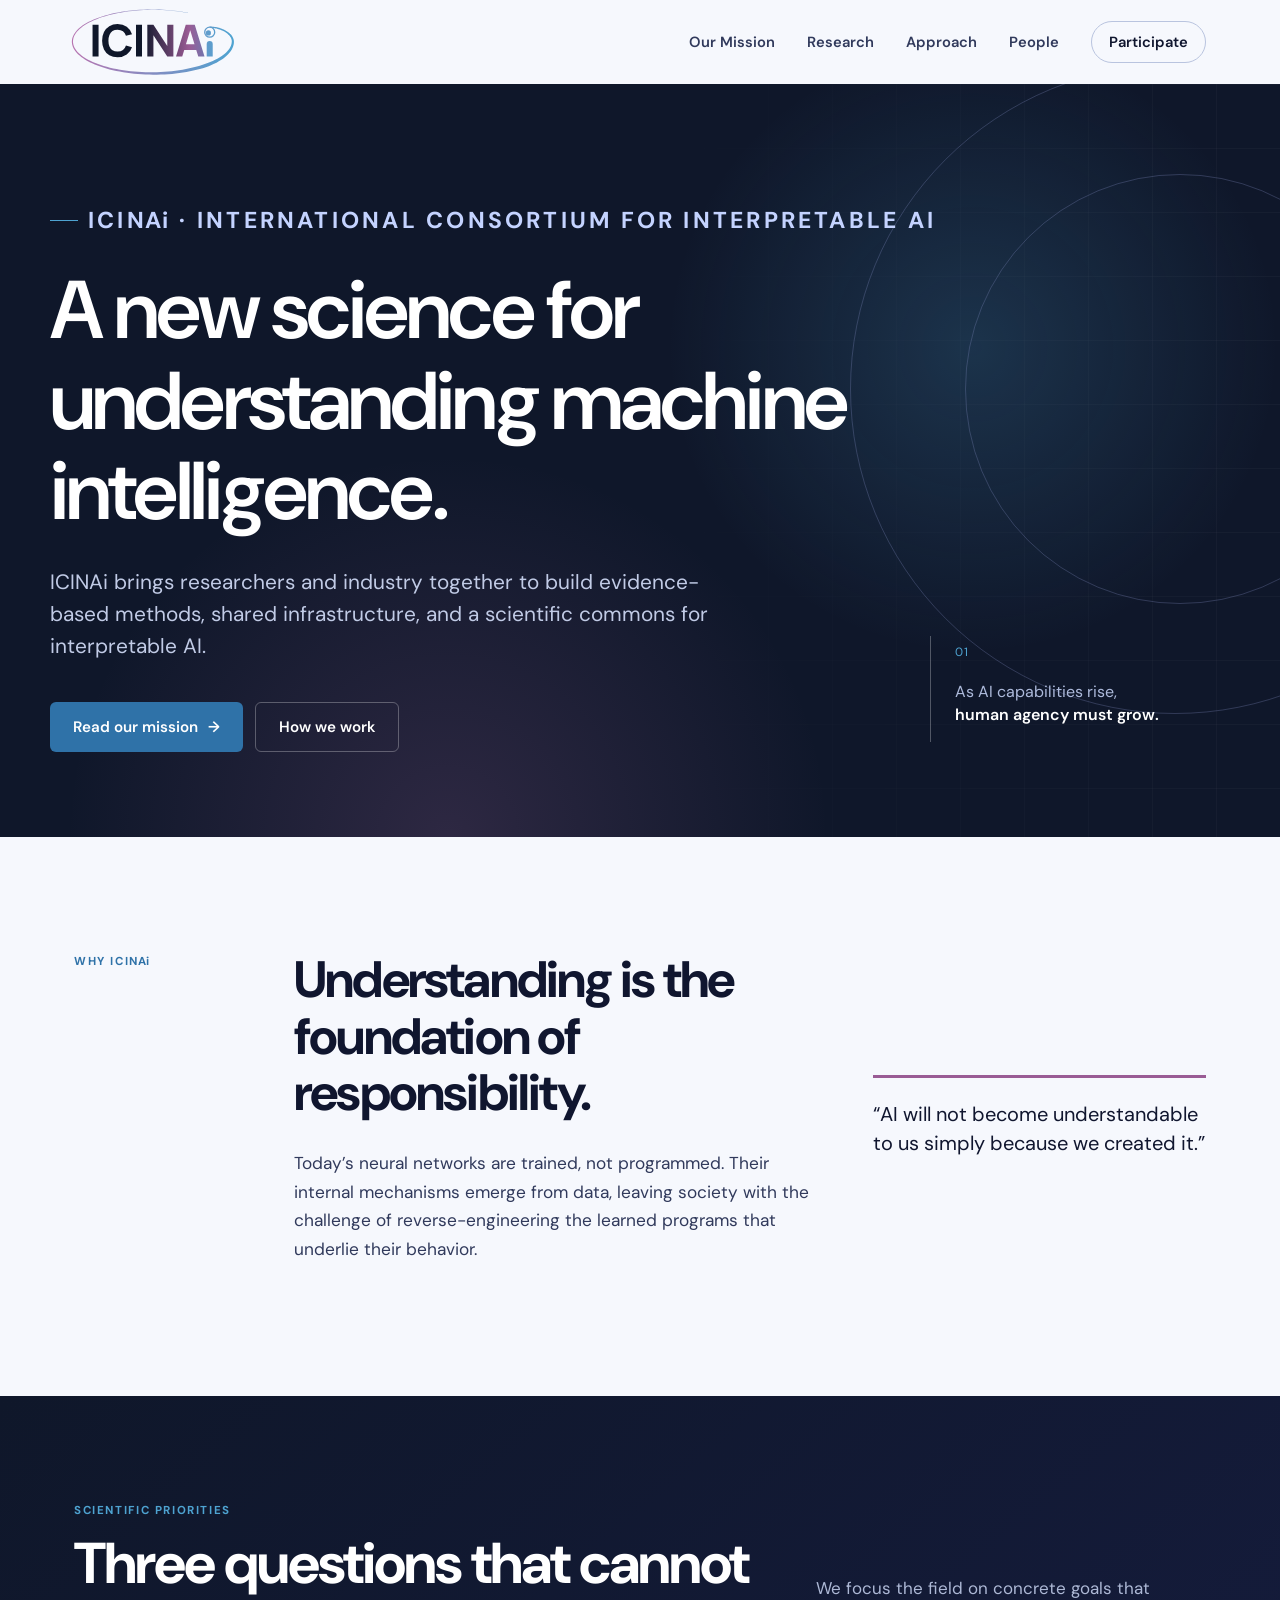
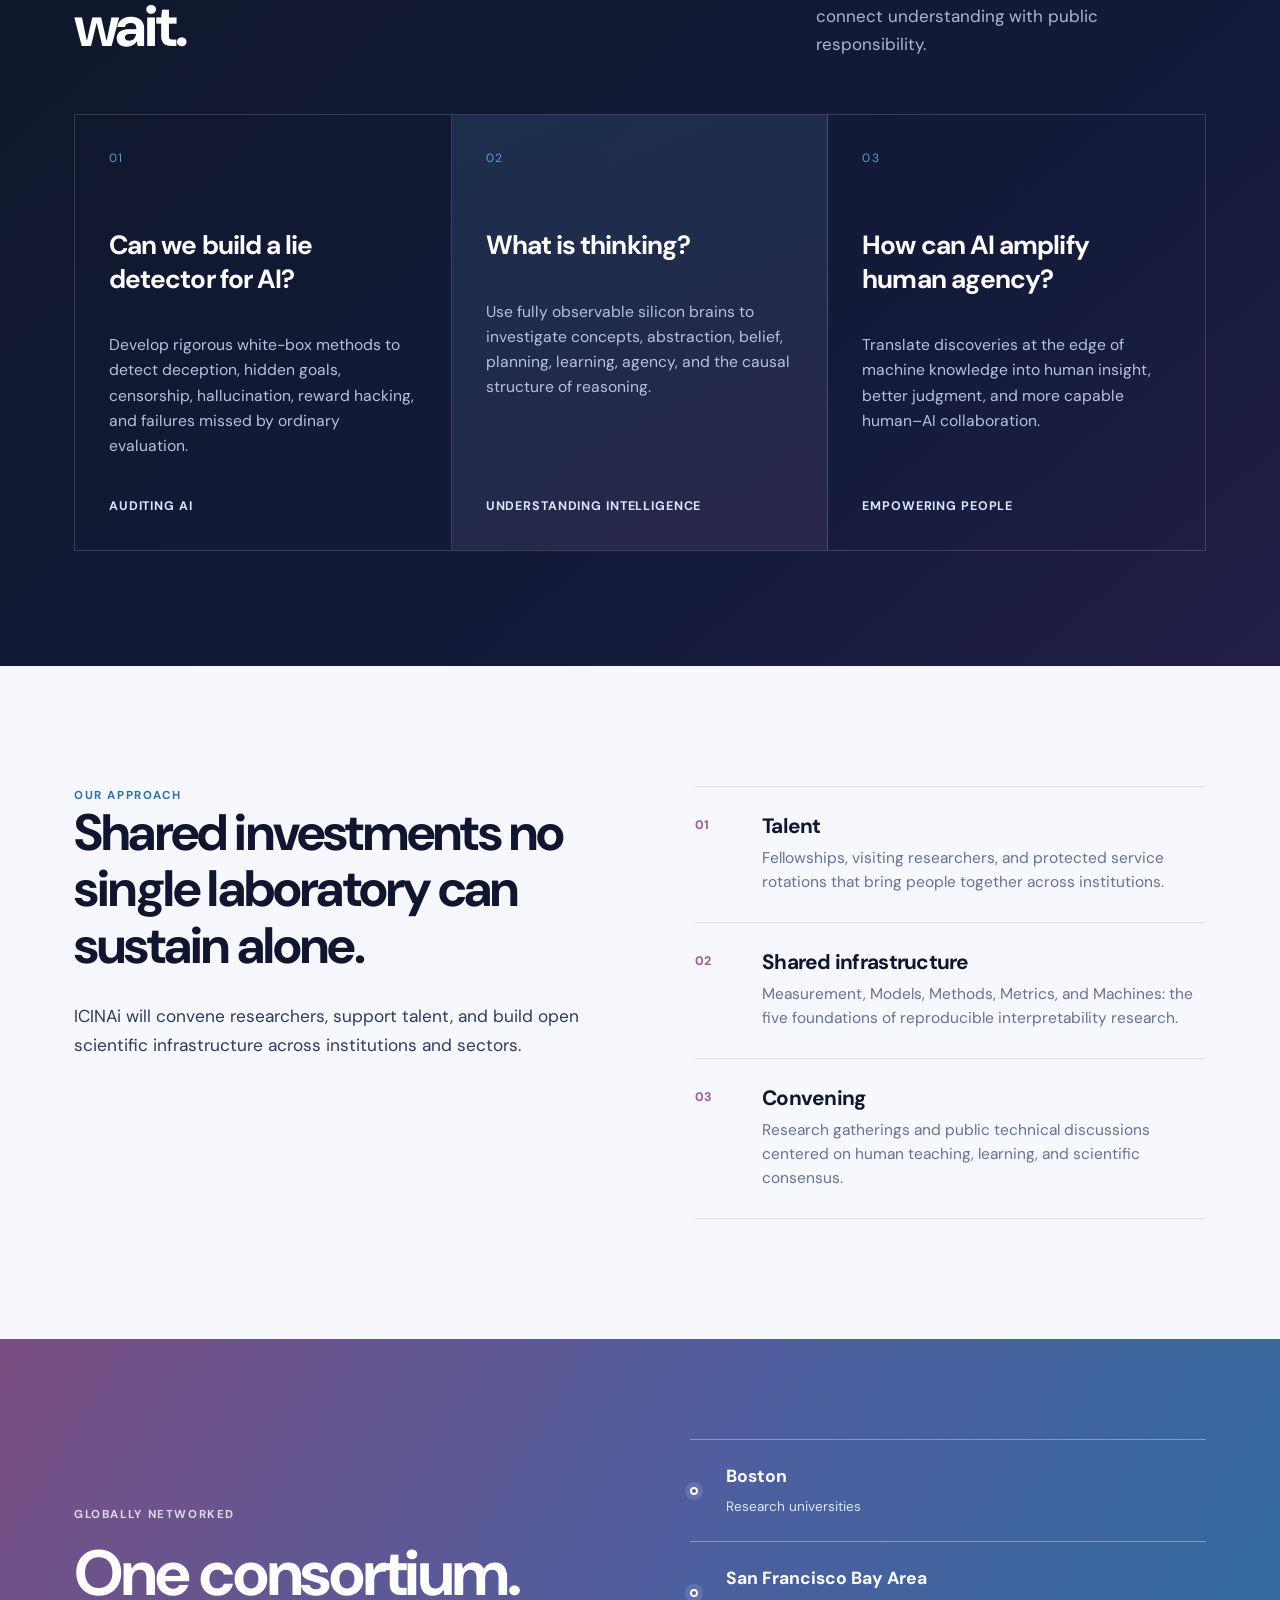
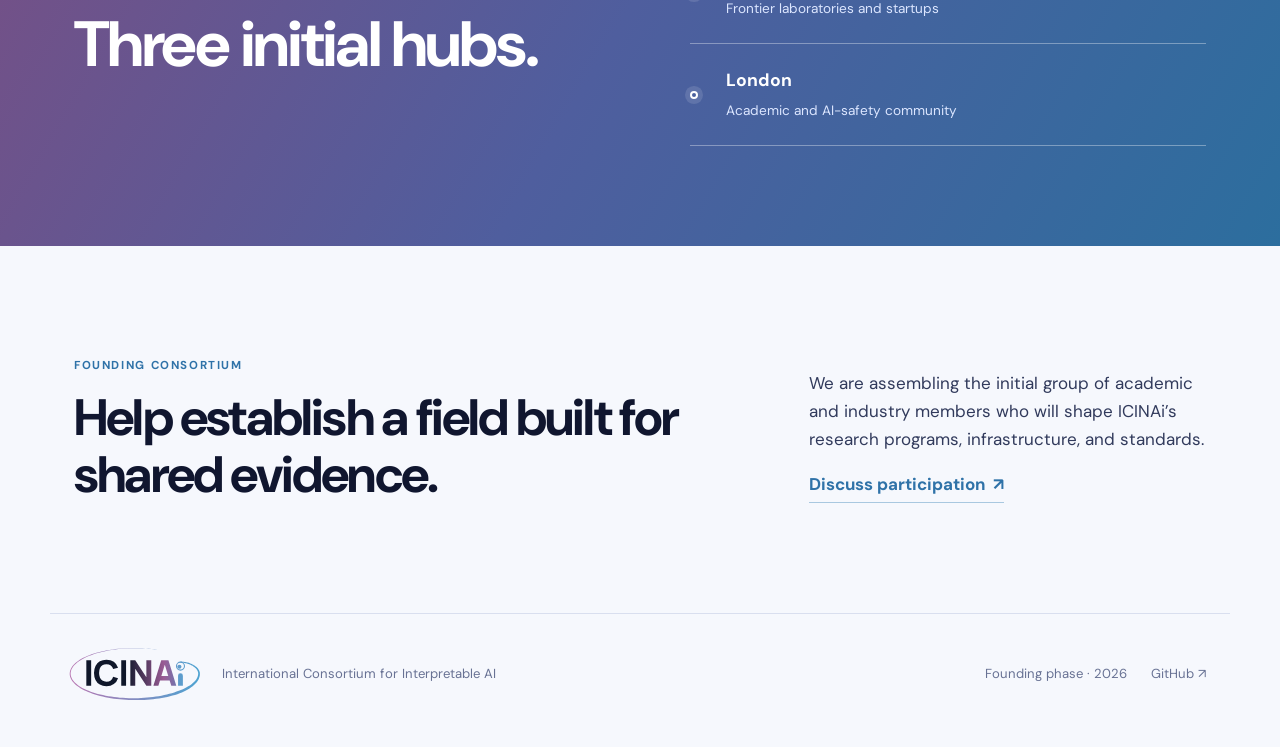
==== commit a05d8d71: "Set the ICINAi wordmark in Manrope ExtraBold Matches the site's Manrope headings. The build script n" ====
--- a/index.html
+++ b/index.html
@@ -24,7 +24,7 @@
   <a class="skip-link" href="#main">Skip to content</a>
   <header class="site-header">
     <a class="brand" href="/" aria-label="ICINAi home">
-      <img class="brand-logo" src="brand/logo/icinai-logo-color-on-light.svg" alt="ICINAi" width="155" height="70">
+      <img class="brand-logo" src="brand/logo/icinai-logo-color-on-light.svg" alt="ICINAi" width="173" height="70">
     </a>
     <button class="menu-button" aria-expanded="false" aria-controls="site-nav">Menu</button>
     <nav id="site-nav" class="site-nav" aria-label="Primary navigation">
@@ -148,7 +148,7 @@
   </main>
 
   <footer class="site-footer">
-    <div class="footer-brand"><img class="footer-logo" src="brand/logo/icinai-logo-color-on-light.svg" alt="ICINAi" width="124" height="56"><span>International Consortium for Interpretable AI</span></div>
+    <div class="footer-brand"><img class="footer-logo" src="brand/logo/icinai-logo-color-on-light.svg" alt="ICINAi" width="139" height="56"><span>International Consortium for Interpretable AI</span></div>
     <div class="footer-meta"><span>Founding phase · 2026</span><a href="https://github.com/icinai">GitHub ↗</a></div>
   </footer>
   <script src="script.js"></script>
